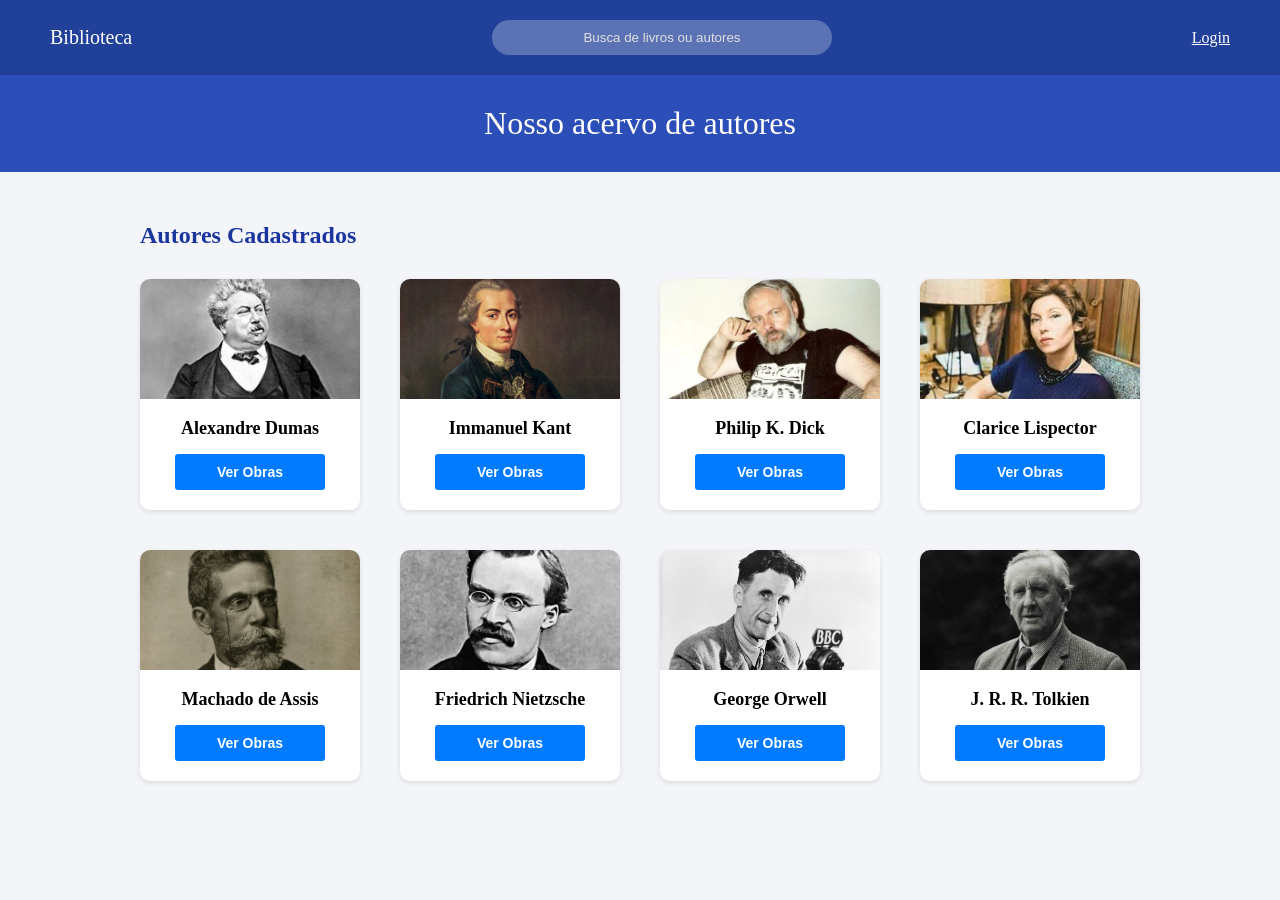
==== home.html @ 76802ac8 "Criação da estrutura HTML inicial (Projeto da semana 4)" ====
<!DOCTYPE html>
<html lang="pt-br">
<head>
    <meta charset="UTF-8">
    <meta name="description" content="Acervo Biblioteca">
    <meta name="author" content="João Abreu">
    <link rel="stylesheet" href="css/styles.css">
    <title>Acervo</title>
</head>
<body>

    <header>
        <div class="logo">Biblioteca</div>
        <form class="busca">
            <input type="text" placeholder="Busca de livros ou autores">
        </form>
        <a href="#" class="link-login">Login</a>
    </header>

    <div class="faixa-azul">
        <h1>Nosso acervo de autores</h1>
    </div>

    <main class="container">
        <h2 class="titulo-secao">Autores Cadastrados</h2>

        <div class="lista-autores">
            
            <article class="cartao-autor">
                <figure>
                    <img src="img\dumas.jpg" class="foto-autor">
                    <figcaption>Alexandre Dumas</figcaption>
                </figure>
                <button class="botao-obras">Ver Obras</button>
            </article>

            <article class="cartao-autor">
                <figure>
                    <img src="img/kant.jpg" class="foto-autor">
                    <figcaption>Immanuel Kant</figcaption>
                </figure>
                <button class="botao-obras">Ver Obras</button>
            </article>

            <article class="cartao-autor">
                <figure>
                    <img src="img/kdick.jpg" class="foto-autor">
                    <figcaption>Philip K. Dick</figcaption>
                </figure>
                <button class="botao-obras">Ver Obras</button>
            </article>

            <article class="cartao-autor">
                <figure>
                    <img src="img/lispector.jpg" class="foto-autor">
                    <figcaption>Clarice Lispector</figcaption>
                </figure>
                <button class="botao-obras">Ver Obras</button>
            </article>

            <article class="cartao-autor">
                <figure>
                    <img src="img/machado.jpg" class="foto-autor">
                    <figcaption>Machado de Assis</figcaption>
                </figure>
                <button class="botao-obras">Ver Obras</button>
            </article>

            <article class="cartao-autor">
                <figure>
                    <img src="img/nietzsche.jpg" class="foto-autor">
                    <figcaption>Friedrich Nietzsche</figcaption>
                </figure>
                <button class="botao-obras">Ver Obras</button>
            </article>

            <article class="cartao-autor">
                <figure>
                    <img src="img/orwell.jpg" class="foto-autor">
                    <figcaption>George Orwell</figcaption>
                </figure>
                <button class="botao-obras">Ver Obras</button>
            </article>

            <article class="cartao-autor">
                <figure>
                    <img src="img/tolkien.jpg" class="foto-autor">
                    <figcaption>J. R. R. Tolkien</figcaption>
                </figure>
                <button class="botao-obras">Ver Obras</button>
            </article>

        </div>
    </main>

</body>
</html>
---- css/styles.css ----
body {
    margin: 0;
    padding: 0;
    font-family: 'Trebuchet MS';
    background-color: #f4f5f8;
}

header {
    background-color: #21409a;
    color: white;
    display: flex;
    justify-content: space-between;
    align-items: center;
    padding: 20px 50px;
}

header .logo {
    font-size: 20px;
}

.busca input {
    background-color: #5b73b5;
    border: none;
    color: white;
    padding: 10px 20px;
    border-radius: 20px;
    width: 300px;
    text-align: center;
}

.busca input::placeholder {
    color: #e0e0e0;
}

.link-login {
    color: white;
    text-decoration: underline;
    font-size: 16px;
    cursor: pointer;
}

.faixa-azul {
    background-color: #2c4eb8;
    color: white;
    text-align: center;
    padding: 30px 0;
}

.faixa-azul h1 {
    margin: 0;
    font-weight: normal;
}

.container {
    width: 1000px;
    margin: 0 auto;
    padding-top: 30px;
}

.titulo-secao {
    color: #1a369e;
    margin-bottom: 30px;
}

.lista-autores {
    display: flex;
    flex-wrap: wrap;
    justify-content: space-between;
}

.cartao-autor {
    background-color: white;
    width: 220px;
    margin-bottom: 40px;
    text-align: center;
    padding-bottom: 20px;
    box-shadow: 0px 2px 5px rgba(0,0,0,0.1); 
    border-radius: 10px;
}

.cartao-autor figure {
    margin: 0;
}

.cartao-autor figcaption {
    margin: 15px 0;
    font-size: 18px;
    font-weight: bold;
}

.foto-autor {
    height: 120px;
    width: 100%;
    object-fit: cover;
    border-top-left-radius: 10px;
    border-top-right-radius: 10px;
}

.botao-obras {
    background-color: #007bff;
    color: white;
    border: none;
    padding: 10px 0;
    width: 150px;
    font-weight: bold;
    font-size: 14px;
    border-radius: 3px;
    cursor: pointer;
}
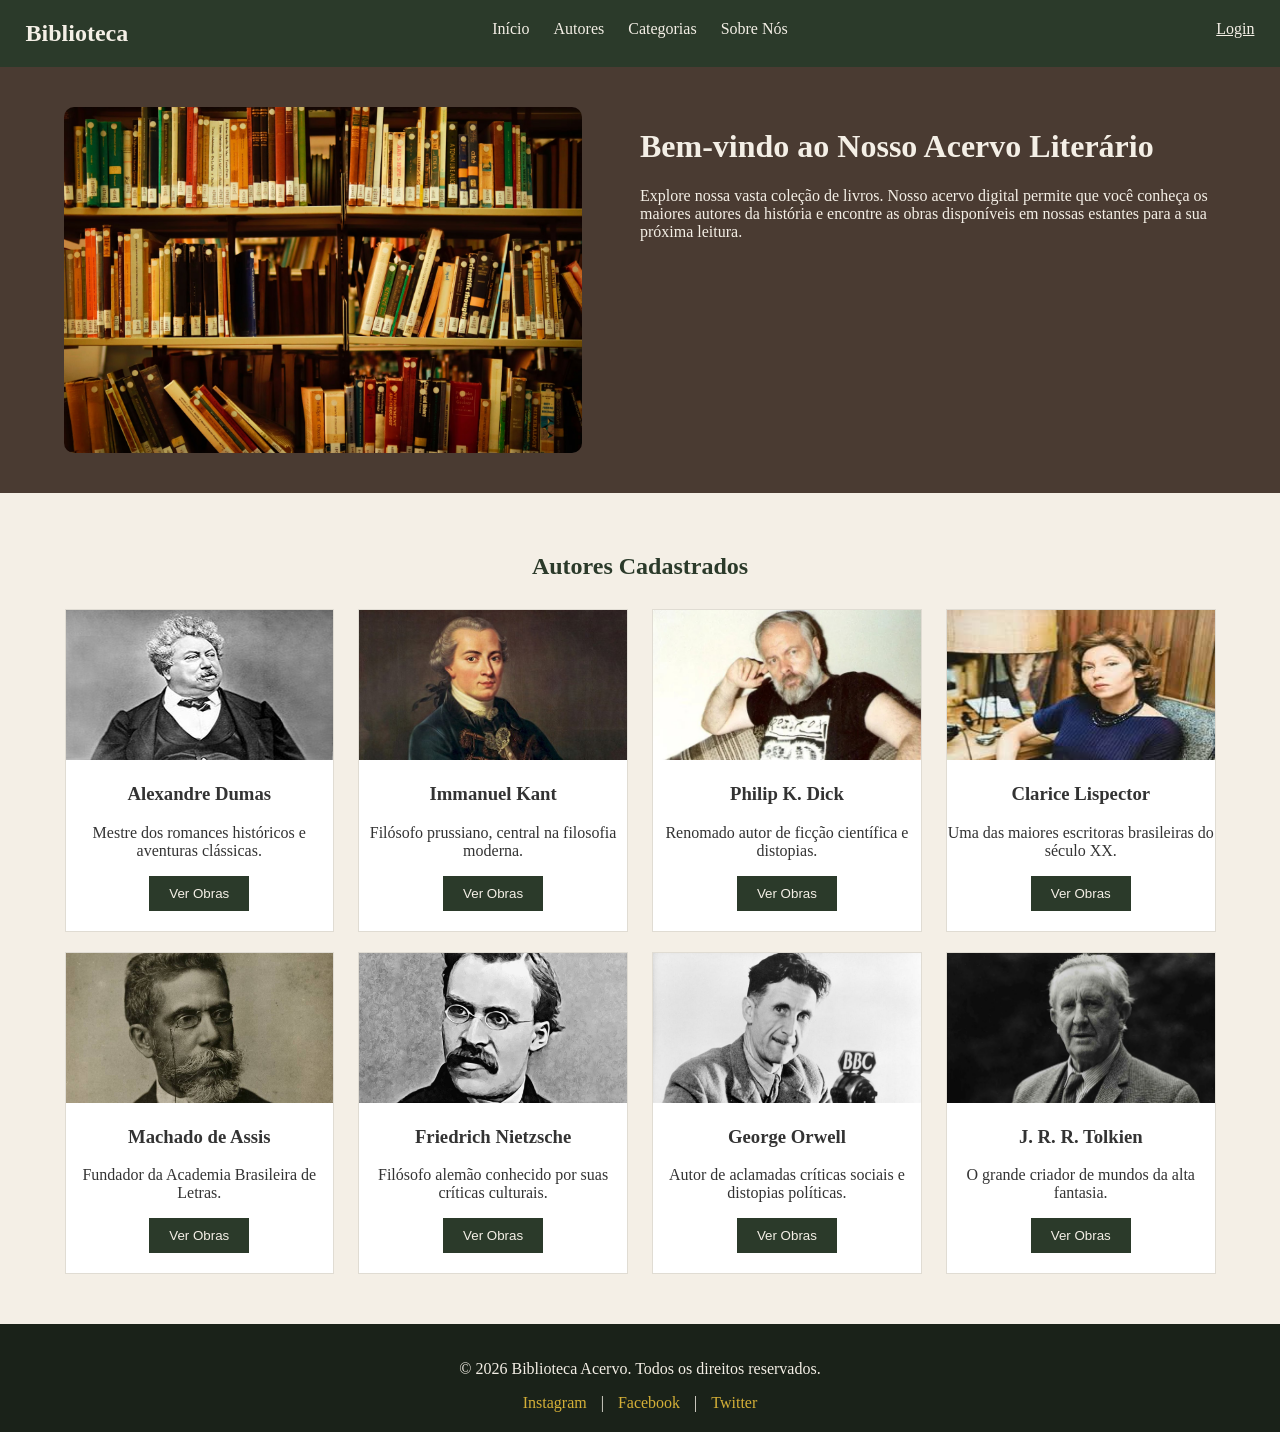
==== commit b01a1c3d: "Aplicação e pequenas alterações dos estilos básicos do CSS, junto com algumas alterações no HTML" ====
--- a/home.html
+++ b/home.html
@@ -2,96 +2,107 @@
 <html lang="pt-br">
 <head>
     <meta charset="UTF-8">
+    <meta name="viewport" content="width=device-width, initial-scale=1.0">
     <meta name="description" content="Acervo Biblioteca">
     <meta name="author" content="João Abreu">
     <link rel="stylesheet" href="css/styles.css">
-    <title>Acervo</title>
+    <title>Acervo da Biblioteca</title>
 </head>
 <body>
 
     <header>
         <div class="logo">Biblioteca</div>
-        <form class="busca">
-            <input type="text" placeholder="Busca de livros ou autores">
-        </form>
+        <nav class="menu-navegacao">
+            <a href="#">Início</a>
+            <a href="#">Autores</a>
+            <a href="#">Categorias</a>
+            <a href="#">Sobre Nós</a>
+        </nav>
         <a href="#" class="link-login">Login</a>
     </header>
 
-    <div class="faixa-azul">
-        <h1>Nosso acervo de autores</h1>
-    </div>
+    <main class="secao-principal">
+        <img src="img/biblioteca-principal.jpg" class="imagem-principal">
+        <div class="texto-introdutorio">
+            <h1>Bem-vindo ao Nosso Acervo Literário</h1>
+            <p>Explore nossa vasta coleção de livros. Nosso acervo digital permite que você conheça os maiores autores da história e encontre as obras disponíveis em nossas estantes para a sua próxima leitura.</p>
+        </div>
+    </main>
 
-    <main class="container">
+    <section class="container sec-autores">
         <h2 class="titulo-secao">Autores Cadastrados</h2>
 
         <div class="lista-autores">
             
             <article class="cartao-autor">
-                <figure>
-                    <img src="img\dumas.jpg" class="foto-autor">
-                    <figcaption>Alexandre Dumas</figcaption>
-                </figure>
+                <img src="img/dumas.jpg" class="foto-autor">
+                <h3 class="nome-autor">Alexandre Dumas</h3>
+                <p class="desc-autor">Mestre dos romances históricos e aventuras clássicas.</p>
                 <button class="botao-obras">Ver Obras</button>
             </article>
 
             <article class="cartao-autor">
-                <figure>
-                    <img src="img/kant.jpg" class="foto-autor">
-                    <figcaption>Immanuel Kant</figcaption>
-                </figure>
+                <img src="img/kant.jpg" class="foto-autor">
+                <h3 class="nome-autor">Immanuel Kant</h3>
+                <p class="desc-autor">Filósofo prussiano, central na filosofia moderna.</p>
                 <button class="botao-obras">Ver Obras</button>
             </article>
 
             <article class="cartao-autor">
-                <figure>
-                    <img src="img/kdick.jpg" class="foto-autor">
-                    <figcaption>Philip K. Dick</figcaption>
-                </figure>
+                <img src="img/kdick.jpg" class="foto-autor">
+                <h3 class="nome-autor">Philip K. Dick</h3>
+                <p class="desc-autor">Renomado autor de ficção científica e distopias.</p>
                 <button class="botao-obras">Ver Obras</button>
             </article>
 
             <article class="cartao-autor">
-                <figure>
-                    <img src="img/lispector.jpg" class="foto-autor">
-                    <figcaption>Clarice Lispector</figcaption>
-                </figure>
+                <img src="img/lispector.jpg" class="foto-autor">
+                <h3 class="nome-autor">Clarice Lispector</h3>
+                <p class="desc-autor">Uma das maiores escritoras brasileiras do século XX.</p>
                 <button class="botao-obras">Ver Obras</button>
             </article>
 
             <article class="cartao-autor">
-                <figure>
-                    <img src="img/machado.jpg" class="foto-autor">
-                    <figcaption>Machado de Assis</figcaption>
-                </figure>
+                <img src="img/machado.jpg" class="foto-autor">
+                <h3 class="nome-autor">Machado de Assis</h3>
+                <p class="desc-autor">Fundador da Academia Brasileira de Letras.</p>
                 <button class="botao-obras">Ver Obras</button>
             </article>
 
             <article class="cartao-autor">
-                <figure>
-                    <img src="img/nietzsche.jpg" class="foto-autor">
-                    <figcaption>Friedrich Nietzsche</figcaption>
-                </figure>
+                <img src="img/nietzsche.jpg" class="foto-autor">
+                <h3 class="nome-autor">Friedrich Nietzsche</h3>
+                <p class="desc-autor">Filósofo alemão conhecido por suas críticas culturais.</p>
                 <button class="botao-obras">Ver Obras</button>
             </article>
 
             <article class="cartao-autor">
-                <figure>
-                    <img src="img/orwell.jpg" class="foto-autor">
-                    <figcaption>George Orwell</figcaption>
-                </figure>
+                <img src="img/orwell.jpg" class="foto-autor">
+                <h3 class="nome-autor">George Orwell</h3>
+                <p class="desc-autor">Autor de aclamadas críticas sociais e distopias políticas.</p>
                 <button class="botao-obras">Ver Obras</button>
             </article>
 
             <article class="cartao-autor">
-                <figure>
-                    <img src="img/tolkien.jpg" class="foto-autor">
-                    <figcaption>J. R. R. Tolkien</figcaption>
-                </figure>
+                <img src="img/tolkien.jpg" class="foto-autor">
+                <h3 class="nome-autor">J. R. R. Tolkien</h3>
+                <p class="desc-autor">O grande criador de mundos da alta fantasia.</p>
                 <button class="botao-obras">Ver Obras</button>
             </article>
 
         </div>
-    </main>
+    </section>
+
+    <footer>
+        <div class="info-institucional">
+            <p>&copy; 2026 Biblioteca Acervo. Todos os direitos reservados.</p>
+        </div>
+        <div class="redes-sociais">
+            <a href="#">Instagram</a> | 
+            <a href="#">Facebook</a> | 
+            <a href="#">Twitter</a>
+        </div>
+    </footer>
 
 </body>
 </html>
--- a/css/styles.css
+++ b/css/styles.css
@@ -1,109 +1,117 @@
 body {
     margin: 0;
     padding: 0;
-    font-family: 'Trebuchet MS';
-    background-color: #f4f5f8;
+    font-family: 'Georgia', serif;
+    background-color: #f4efe6;
+    color: #333;
+    min-width: 320px;
 }
 
 header {
-    background-color: #21409a;
-    color: white;
-    display: flex;
-    justify-content: space-between;
-    align-items: center;
-    padding: 20px 50px;
+    background-color: #2b3a2a;
+    color: #f4efe6;
+    padding: 20px 2%;
+    overflow: hidden;
 }
 
 header .logo {
-    font-size: 20px;
+    font-size: 24px;
+    font-weight: bold;
+    float: left;
+    width: 20%;
 }
 
-.busca input {
-    background-color: #5b73b5;
-    border: none;
-    color: white;
-    padding: 10px 20px;
-    border-radius: 20px;
-    width: 300px;
+.menu-navegacao {
+    float: left;
+    width: 60%;
     text-align: center;
 }
 
-.busca input::placeholder {
-    color: #e0e0e0;
+.menu-navegacao a {
+    color: #f4efe6;
+    text-decoration: none;
+    margin: 0 10px;
+    display: inline-block;
 }
 
 .link-login {
-    color: white;
-    text-decoration: underline;
+    float: right;
+    width: 15%;
+    text-align: right;
+    color: #f4efe6;
+}
+
+.secao-principal {
+    background-color: #4a3b32;
+    color: #f4efe6;
+    padding: 40px 5%;
+    overflow: hidden;
+}
+
+.imagem-principal {
+    float: left;
+    width: 45%;
+    border-radius: 10px;
+}
+
+.texto-introdutorio {
+    float: right;
+    width: 50%;
+}
+
+.container {
+    width: 95%;
+    margin: 0 auto;
+    padding: 40px 0;
+}
+
+.titulo-secao {
+    color: #2b3a2a;
+    text-align: center;
+    clear: both;
+}
+
+.lista-autores {
+    text-align: center;
+    font-size: 0;
+}
+
+.cartao-autor {
+    background-color: #ffffff;
+    width: 22%;
+    min-width: 200px;
+    margin: 10px 1%;
+    display: inline-block;
+    vertical-align: top;
     font-size: 16px;
+    border: 1px solid #e0dcd3;
+    padding-bottom: 20px;
+    text-align: center;
+}
+
+.foto-autor {
+    width: 100%;
+    height: 150px;
+}
+
+.botao-obras {
+    background-color: #2b3a2a;
+    color: #f4efe6;
+    border: none;
+    padding: 10px 20px;
     cursor: pointer;
 }
 
-.faixa-azul {
-    background-color: #2c4eb8;
-    color: white;
+footer {
+    background-color: #1a2219;
+    color: #f4efe6;
     text-align: center;
-    padding: 30px 0;
+    padding: 20px;
+    clear: both;
 }
 
-.faixa-azul h1 {
-    margin: 0;
-    font-weight: normal;
-}
-
-.container {
-    width: 1000px;
-    margin: 0 auto;
-    padding-top: 30px;
-}
-
-.titulo-secao {
-    color: #1a369e;
-    margin-bottom: 30px;
-}
-
-.lista-autores {
-    display: flex;
-    flex-wrap: wrap;
-    justify-content: space-between;
-}
-
-.cartao-autor {
-    background-color: white;
-    width: 220px;
-    margin-bottom: 40px;
-    text-align: center;
-    padding-bottom: 20px;
-    box-shadow: 0px 2px 5px rgba(0,0,0,0.1); 
-    border-radius: 10px;
-}
-
-.cartao-autor figure {
-    margin: 0;
-}
-
-.cartao-autor figcaption {
-    margin: 15px 0;
-    font-size: 18px;
-    font-weight: bold;
-}
-
-.foto-autor {
-    height: 120px;
-    width: 100%;
-    object-fit: cover;
-    border-top-left-radius: 10px;
-    border-top-right-radius: 10px;
-}
-
-.botao-obras {
-    background-color: #007bff;
-    color: white;
-    border: none;
-    padding: 10px 0;
-    width: 150px;
-    font-weight: bold;
-    font-size: 14px;
-    border-radius: 3px;
-    cursor: pointer;
+footer .redes-sociais a {
+    color: #d4af37;
+    text-decoration: none;
+    padding: 0 10px;
 }
